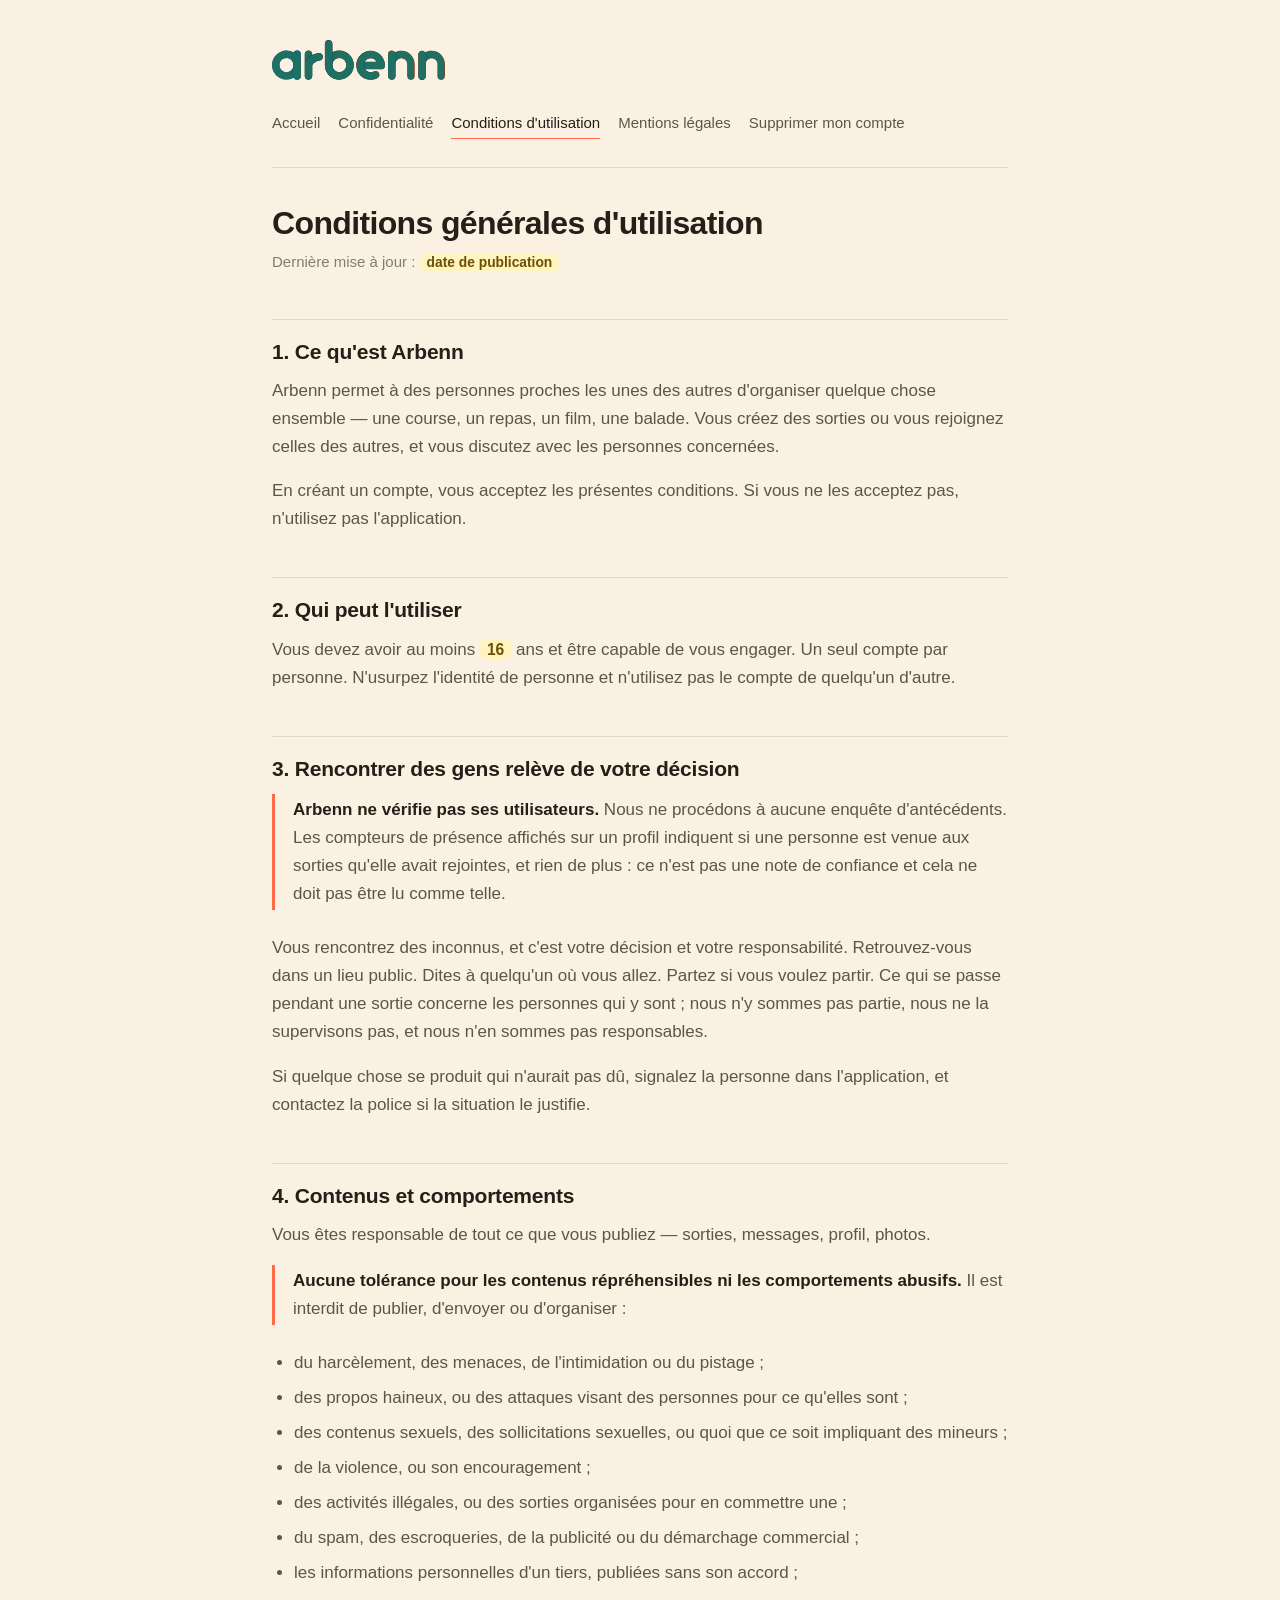
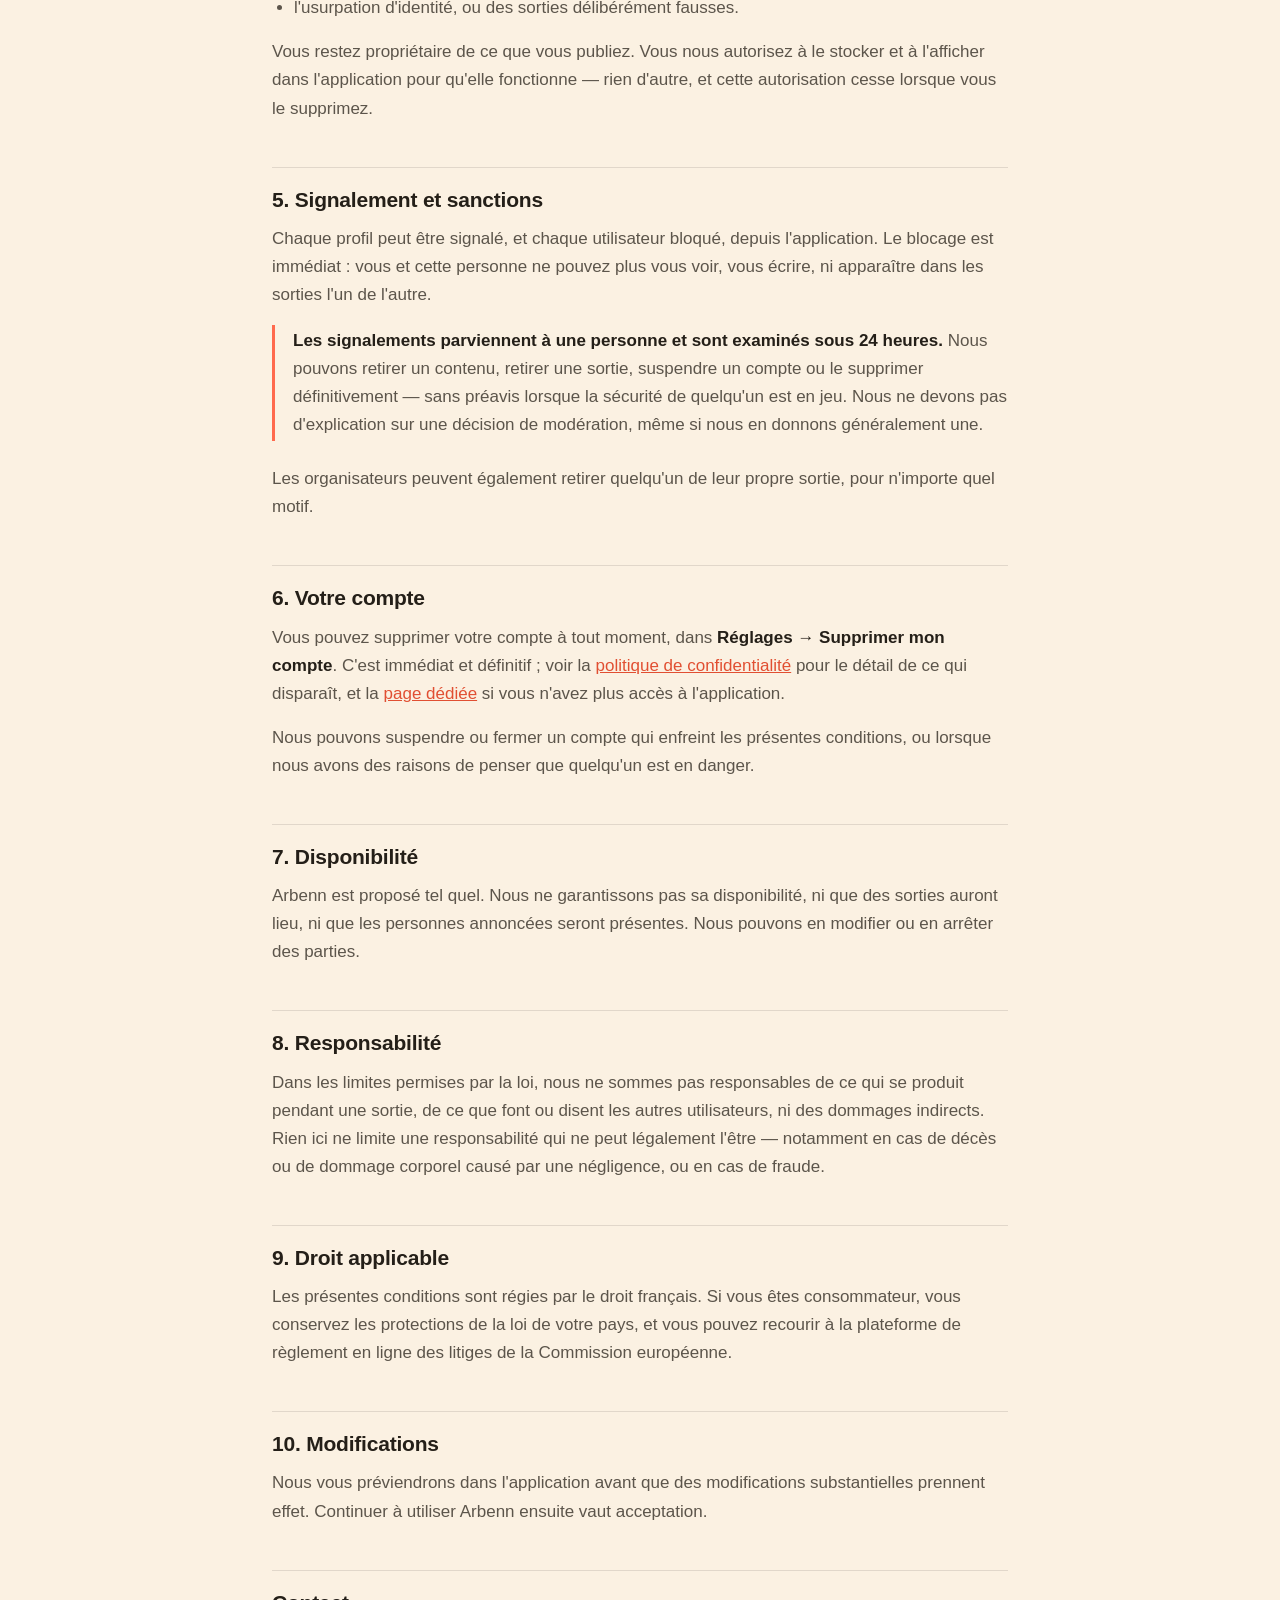
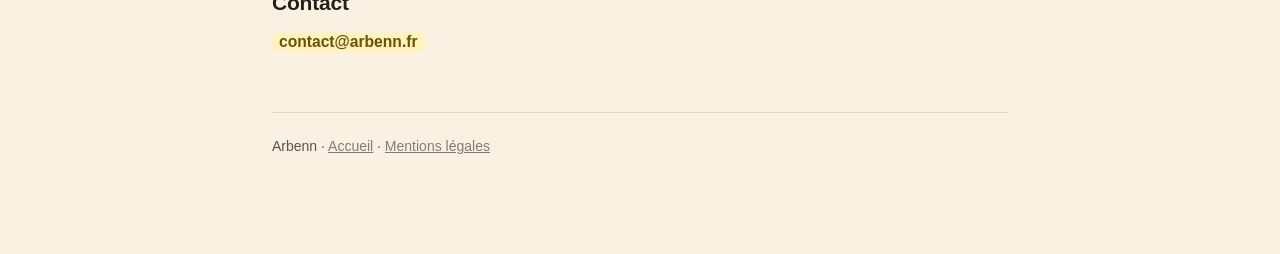
==== conditions.html @ cff2d0e8 "Arbenn's public legal pages Privacy policy, terms of use, mentions légales and the account-deletion " ====
<!doctype html>
<html lang="fr">
<head>
<meta charset="utf-8">
<meta name="viewport" content="width=device-width, initial-scale=1">
<title>Conditions générales d'utilisation — Arbenn</title>
<meta name="description" content="Les règles d'utilisation d'Arbenn : qui peut s'inscrire, ce qui est interdit, et comment les signalements sont traités.">
<link rel="stylesheet" href="assets/style.css">
</head>
<body>
<div class="wrap">

<header class="site">
  <a class="wordmark" href="./"><img src="assets/arbenn-logo.svg" alt="Arbenn" width="1915" height="442"></a>
  <nav class="site">
    <a href="./">Accueil</a>
    <a href="confidentialite.html">Confidentialité</a>
    <a href="conditions.html" aria-current="page">Conditions d'utilisation</a>
    <a href="mentions-legales.html">Mentions légales</a>
    <a href="suppression-compte.html">Supprimer mon compte</a>
  </nav>
</header>

<h1>Conditions générales d'utilisation</h1>
<p class="updated">Dernière mise à jour : <span class="todo">date de publication</span></p>

<h2>1. Ce qu'est Arbenn</h2>
<p>
  Arbenn permet à des personnes proches les unes des autres d'organiser quelque
  chose ensemble — une course, un repas, un film, une balade. Vous créez des
  sorties ou vous rejoignez celles des autres, et vous discutez avec les
  personnes concernées.
</p>
<p>
  En créant un compte, vous acceptez les présentes conditions. Si vous ne les
  acceptez pas, n'utilisez pas l'application.
</p>

<h2>2. Qui peut l'utiliser</h2>
<p>
  Vous devez avoir au moins <span class="todo">16</span> ans et être capable de
  vous engager. Un seul compte par personne. N'usurpez l'identité de personne et
  n'utilisez pas le compte de quelqu'un d'autre.
</p>

<h2>3. Rencontrer des gens relève de votre décision</h2>
<div class="callout">
  <p>
    <strong>Arbenn ne vérifie pas ses utilisateurs.</strong> Nous ne procédons à
    aucune enquête d'antécédents. Les compteurs de présence affichés sur un profil
    indiquent si une personne est venue aux sorties qu'elle avait rejointes, et
    rien de plus : ce n'est pas une note de confiance et cela ne doit pas être lu
    comme telle.
  </p>
</div>
<p>
  Vous rencontrez des inconnus, et c'est votre décision et votre responsabilité.
  Retrouvez-vous dans un lieu public. Dites à quelqu'un où vous allez. Partez si
  vous voulez partir. Ce qui se passe pendant une sortie concerne les personnes
  qui y sont ; nous n'y sommes pas partie, nous ne la supervisons pas, et nous
  n'en sommes pas responsables.
</p>
<p>
  Si quelque chose se produit qui n'aurait pas dû, signalez la personne dans
  l'application, et contactez la police si la situation le justifie.
</p>

<h2>4. Contenus et comportements</h2>
<p>
  Vous êtes responsable de tout ce que vous publiez — sorties, messages, profil,
  photos.
</p>
<div class="callout">
  <p>
    <strong>Aucune tolérance pour les contenus répréhensibles ni les
    comportements abusifs.</strong> Il est interdit de publier, d'envoyer ou
    d'organiser :
  </p>
</div>
<ul>
  <li>du harcèlement, des menaces, de l'intimidation ou du pistage ;</li>
  <li>des propos haineux, ou des attaques visant des personnes pour ce qu'elles sont ;</li>
  <li>des contenus sexuels, des sollicitations sexuelles, ou quoi que ce soit impliquant des mineurs ;</li>
  <li>de la violence, ou son encouragement ;</li>
  <li>des activités illégales, ou des sorties organisées pour en commettre une ;</li>
  <li>du spam, des escroqueries, de la publicité ou du démarchage commercial ;</li>
  <li>les informations personnelles d'un tiers, publiées sans son accord ;</li>
  <li>l'usurpation d'identité, ou des sorties délibérément fausses.</li>
</ul>
<p>
  Vous restez propriétaire de ce que vous publiez. Vous nous autorisez à le
  stocker et à l'afficher dans l'application pour qu'elle fonctionne — rien
  d'autre, et cette autorisation cesse lorsque vous le supprimez.
</p>

<h2>5. Signalement et sanctions</h2>
<p>
  Chaque profil peut être signalé, et chaque utilisateur bloqué, depuis
  l'application. Le blocage est immédiat : vous et cette personne ne pouvez plus
  vous voir, vous écrire, ni apparaître dans les sorties l'un de l'autre.
</p>
<div class="callout">
  <p>
    <strong>Les signalements parviennent à une personne et sont examinés sous
    24 heures.</strong> Nous pouvons retirer un contenu, retirer une sortie,
    suspendre un compte ou le supprimer définitivement — sans préavis lorsque la
    sécurité de quelqu'un est en jeu. Nous ne devons pas d'explication sur une
    décision de modération, même si nous en donnons généralement une.
  </p>
</div>
<p>
  Les organisateurs peuvent également retirer quelqu'un de leur propre sortie,
  pour n'importe quel motif.
</p>

<h2>6. Votre compte</h2>
<p>
  Vous pouvez supprimer votre compte à tout moment, dans
  <strong>Réglages → Supprimer mon compte</strong>. C'est immédiat et définitif ;
  voir la <a href="confidentialite.html">politique de confidentialité</a> pour le
  détail de ce qui disparaît, et la <a href="suppression-compte.html">page dédiée</a>
  si vous n'avez plus accès à l'application.
</p>
<p>
  Nous pouvons suspendre ou fermer un compte qui enfreint les présentes
  conditions, ou lorsque nous avons des raisons de penser que quelqu'un est en
  danger.
</p>

<h2>7. Disponibilité</h2>
<p>
  Arbenn est proposé tel quel. Nous ne garantissons pas sa disponibilité, ni que
  des sorties auront lieu, ni que les personnes annoncées seront présentes. Nous
  pouvons en modifier ou en arrêter des parties.
</p>

<h2>8. Responsabilité</h2>
<p>
  Dans les limites permises par la loi, nous ne sommes pas responsables de ce qui
  se produit pendant une sortie, de ce que font ou disent les autres
  utilisateurs, ni des dommages indirects. Rien ici ne limite une responsabilité
  qui ne peut légalement l'être — notamment en cas de décès ou de dommage
  corporel causé par une négligence, ou en cas de fraude.
</p>

<h2>9. Droit applicable</h2>
<p>
  Les présentes conditions sont régies par le droit français. Si vous êtes
  consommateur, vous conservez les protections de la loi de votre pays, et vous
  pouvez recourir à la plateforme de règlement en ligne des litiges de la
  Commission européenne.
</p>

<h2>10. Modifications</h2>
<p>
  Nous vous préviendrons dans l'application avant que des modifications
  substantielles prennent effet. Continuer à utiliser Arbenn ensuite vaut
  acceptation.
</p>

<h2>Contact</h2>
<p><span class="todo">contact@arbenn.fr</span></p>

<footer class="site">
  <p>Arbenn · <a href="./">Accueil</a> · <a href="mentions-legales.html">Mentions légales</a></p>
</footer>

</div>
</body>
</html>
---- assets/style.css ----
/* Arbenn — feuille de style du site légal.
 *
 * Une seule feuille pour les cinq pages. Aucune ressource externe : pas de
 * police distante, pas de CDN, pas de script. Une page de mentions légales qui
 * appelle un serveur tiers pour s'afficher se contredit elle-même, et un
 * réviseur de l'App Store ouvre ces pages depuis des réseaux imprévisibles.
 *
 * Les couleurs reprennent celles de l'application (lib/themes/arbenn_colors.dart)
 * pour que le passage de l'app au site ne donne pas l'impression de changer de
 * maison.
 */

:root {
  --cream: #fbf1e2;
  --surface: #ffffff;
  --ink: #241f18;
  --ink-secondary: #5c554b;
  --ink-muted: #837c72;
  --coral: #ff6a4d;
  --rust: #e14f32;
  --border: rgba(36, 31, 24, 0.12);
  --todo-bg: #fff3bf;
  --todo-ink: #6b5200;
}

@media (prefers-color-scheme: dark) {
  :root {
    --cream: #17140f;
    --surface: #211d17;
    --ink: #f5ede0;
    --ink-secondary: #bdb4a6;
    --ink-muted: #948c80;
    --coral: #ff8067;
    --rust: #ff8067;
    --border: rgba(245, 237, 224, 0.14);
    --todo-bg: #4a3c00;
    --todo-ink: #ffe89a;
  }
}

* { box-sizing: border-box; }

html { -webkit-text-size-adjust: 100%; }

body {
  margin: 0;
  padding: 0 20px 80px;
  background: var(--cream);
  color: var(--ink);
  font-family: -apple-system, BlinkMacSystemFont, "Segoe UI", Roboto,
    "Helvetica Neue", Arial, sans-serif;
  font-size: 17px;
  line-height: 1.65;
  -webkit-font-smoothing: antialiased;
}

.wrap {
  max-width: 46rem;
  margin: 0 auto;
}

/* --- En-tête ------------------------------------------------------------- */

header.site {
  padding: 40px 0 28px;
  border-bottom: 1px solid var(--border);
  margin-bottom: 36px;
}

.wordmark {
  display: inline-block;
  line-height: 0;
}

.wordmark img {
  height: 40px;
  width: auto;
  max-width: 100%;
  display: block;
}

/* Le logotype est encré en teal et en quasi-noir : sur fond sombre, les
   lettres disparaissent. On le rend alors monochrome clair plutôt que de
   poser une pastille claire derrière — la couleur de marque se perd, la
   lisibilité non, et c'est le compromis habituel pour un logotype sur fond
   sombre. */
@media (prefers-color-scheme: dark) {
  .wordmark img { filter: brightness(0) invert(1); opacity: 0.92; }
}

.tagline {
  margin: 6px 0 0;
  color: var(--ink-muted);
  font-size: 15px;
}

nav.site {
  margin-top: 22px;
  display: flex;
  flex-wrap: wrap;
  gap: 8px 18px;
  font-size: 15px;
}

nav.site a {
  color: var(--ink-secondary);
  text-decoration: none;
  border-bottom: 1px solid transparent;
  padding-bottom: 2px;
}

nav.site a:hover { color: var(--ink); border-bottom-color: var(--coral); }
nav.site a[aria-current="page"] { color: var(--ink); border-bottom-color: var(--coral); }

/* --- Texte --------------------------------------------------------------- */

h1 {
  font-size: 32px;
  line-height: 1.2;
  letter-spacing: -0.02em;
  margin: 0 0 8px;
}

h2 {
  font-size: 21px;
  line-height: 1.3;
  letter-spacing: -0.01em;
  margin: 44px 0 12px;
  padding-top: 18px;
  border-top: 1px solid var(--border);
}

h3 {
  font-size: 17px;
  margin: 28px 0 6px;
}

p, li { color: var(--ink-secondary); }
p { margin: 0 0 16px; }

strong { color: var(--ink); font-weight: 600; }

a { color: var(--rust); }
a:hover { color: var(--coral); }

ul, ol { padding-left: 22px; margin: 0 0 16px; }
li { margin-bottom: 7px; }

.updated {
  color: var(--ink-muted);
  font-size: 15px;
  margin-bottom: 34px;
}

/* --- Blocs --------------------------------------------------------------- */

.card {
  background: var(--surface);
  border: 1px solid var(--border);
  border-radius: 14px;
  padding: 20px 22px;
  margin: 0 0 18px;
}

.card h3 { margin-top: 0; }
.card p:last-child, .card ul:last-child { margin-bottom: 0; }

.callout {
  border-left: 3px solid var(--coral);
  padding: 2px 0 2px 18px;
  margin: 0 0 24px;
}

.callout p:last-child { margin-bottom: 0; }

/* Marqueur des valeurs à remplir avant publication. Volontairement criard :
   une adresse de contact laissée en gabarit sur une page publiée est une
   mention légale fausse, pas une coquille. */
/* Volontairement sans `white-space: nowrap` : les gabarits longs — la ligne
   « si société », l'adresse postale — dépassaient la largeur de l'écran sur
   mobile et faisaient défiler la page entière horizontalement. */
.todo {
  background: var(--todo-bg);
  color: var(--todo-ink);
  padding: 1px 7px;
  border-radius: 5px;
  font-size: 0.92em;
  font-weight: 600;
  overflow-wrap: anywhere;
}

/* --- Tableaux ------------------------------------------------------------ */

.table-scroll { overflow-x: auto; margin: 0 0 20px; }

table {
  border-collapse: collapse;
  width: 100%;
  min-width: 32rem;
  font-size: 15px;
}

th, td {
  text-align: left;
  padding: 10px 14px;
  border-bottom: 1px solid var(--border);
  vertical-align: top;
}

th { color: var(--ink); font-weight: 600; }
td { color: var(--ink-secondary); }

/* --- Sommaire de l'accueil ----------------------------------------------- */

.index-links {
  list-style: none;
  padding: 0;
  margin: 0;
  display: grid;
  gap: 12px;
}

.index-links a {
  display: block;
  background: var(--surface);
  border: 1px solid var(--border);
  border-radius: 14px;
  padding: 18px 20px;
  text-decoration: none;
  color: inherit;
}

.index-links a:hover { border-color: var(--coral); }

.index-links .name {
  display: block;
  font-weight: 600;
  font-size: 17px;
  color: var(--ink);
  margin-bottom: 3px;
}

.index-links .what {
  display: block;
  font-size: 15px;
  color: var(--ink-muted);
}

/* --- Pied de page -------------------------------------------------------- */

footer.site {
  margin-top: 56px;
  padding-top: 22px;
  border-top: 1px solid var(--border);
  color: var(--ink-muted);
  font-size: 14px;
}

footer.site a { color: var(--ink-muted); }

@media (max-width: 480px) {
  body { font-size: 16px; }
  h1 { font-size: 27px; }
  h2 { font-size: 19px; }
}
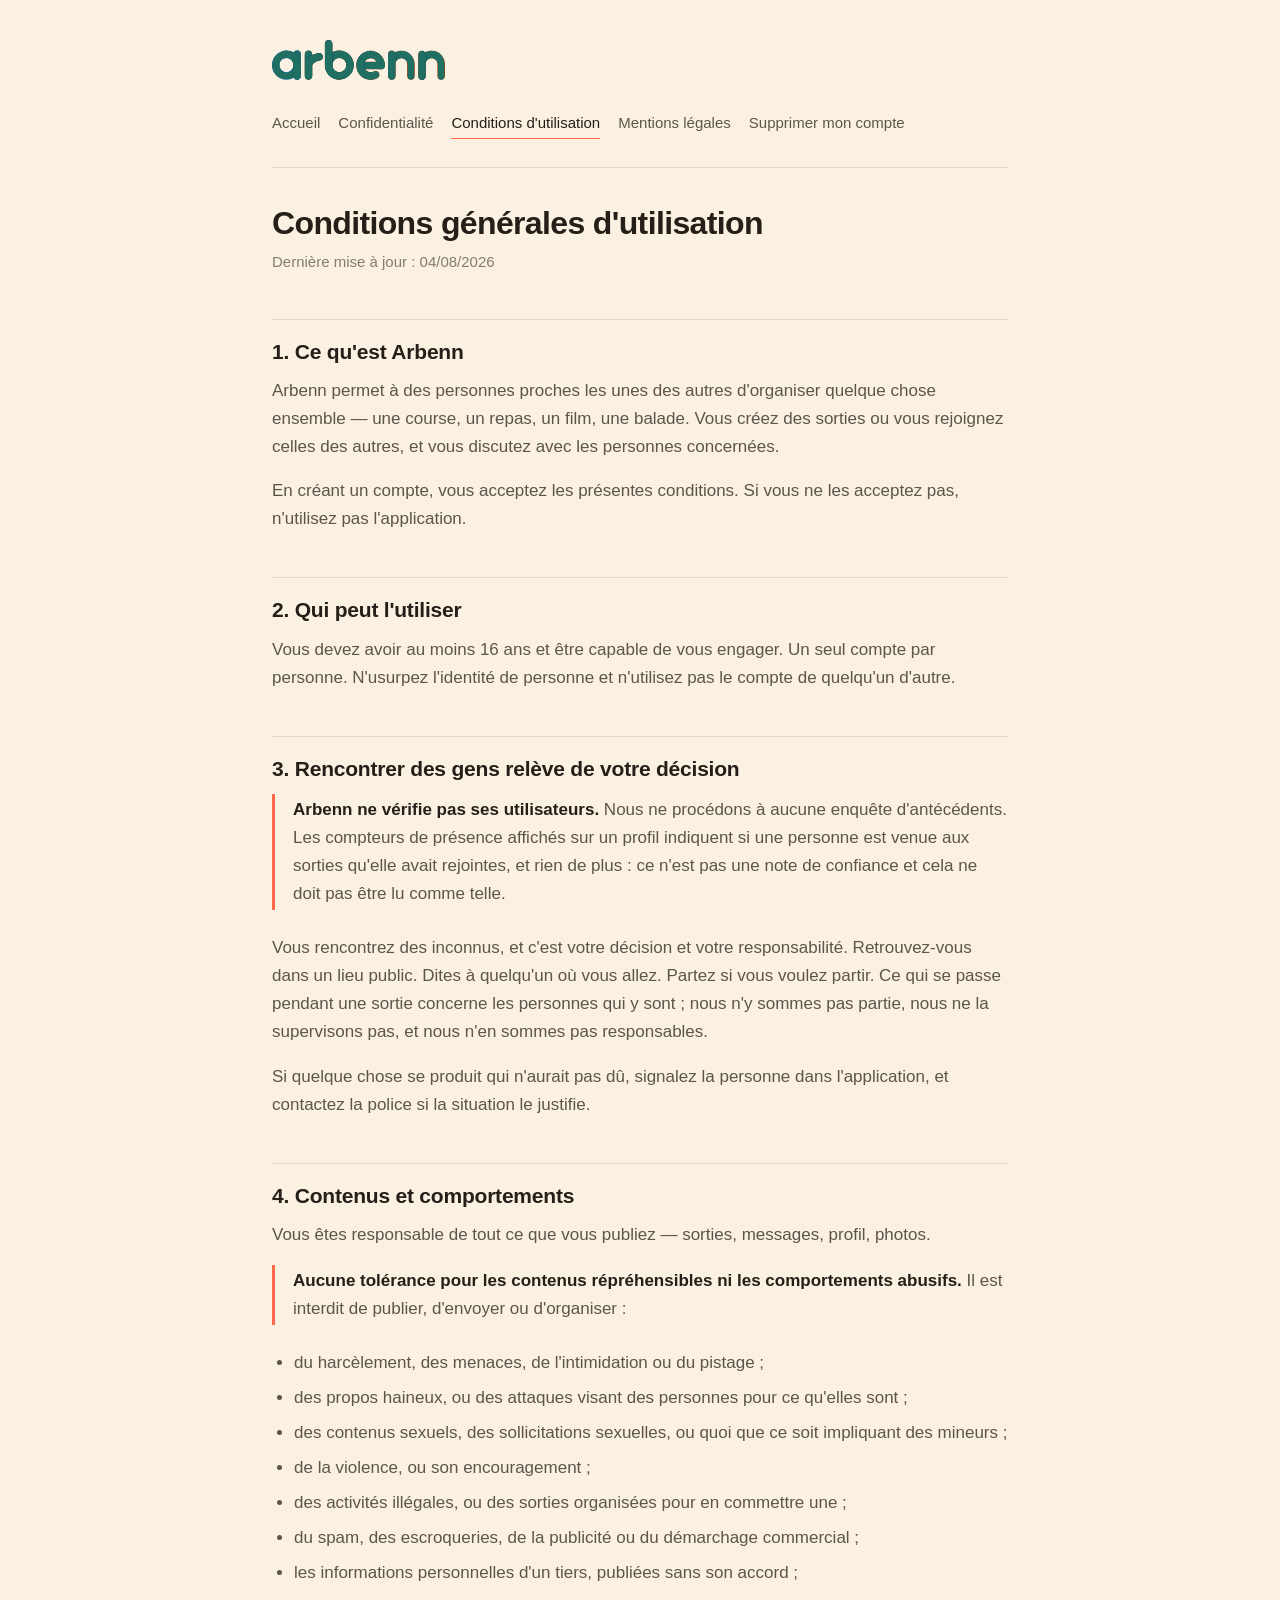
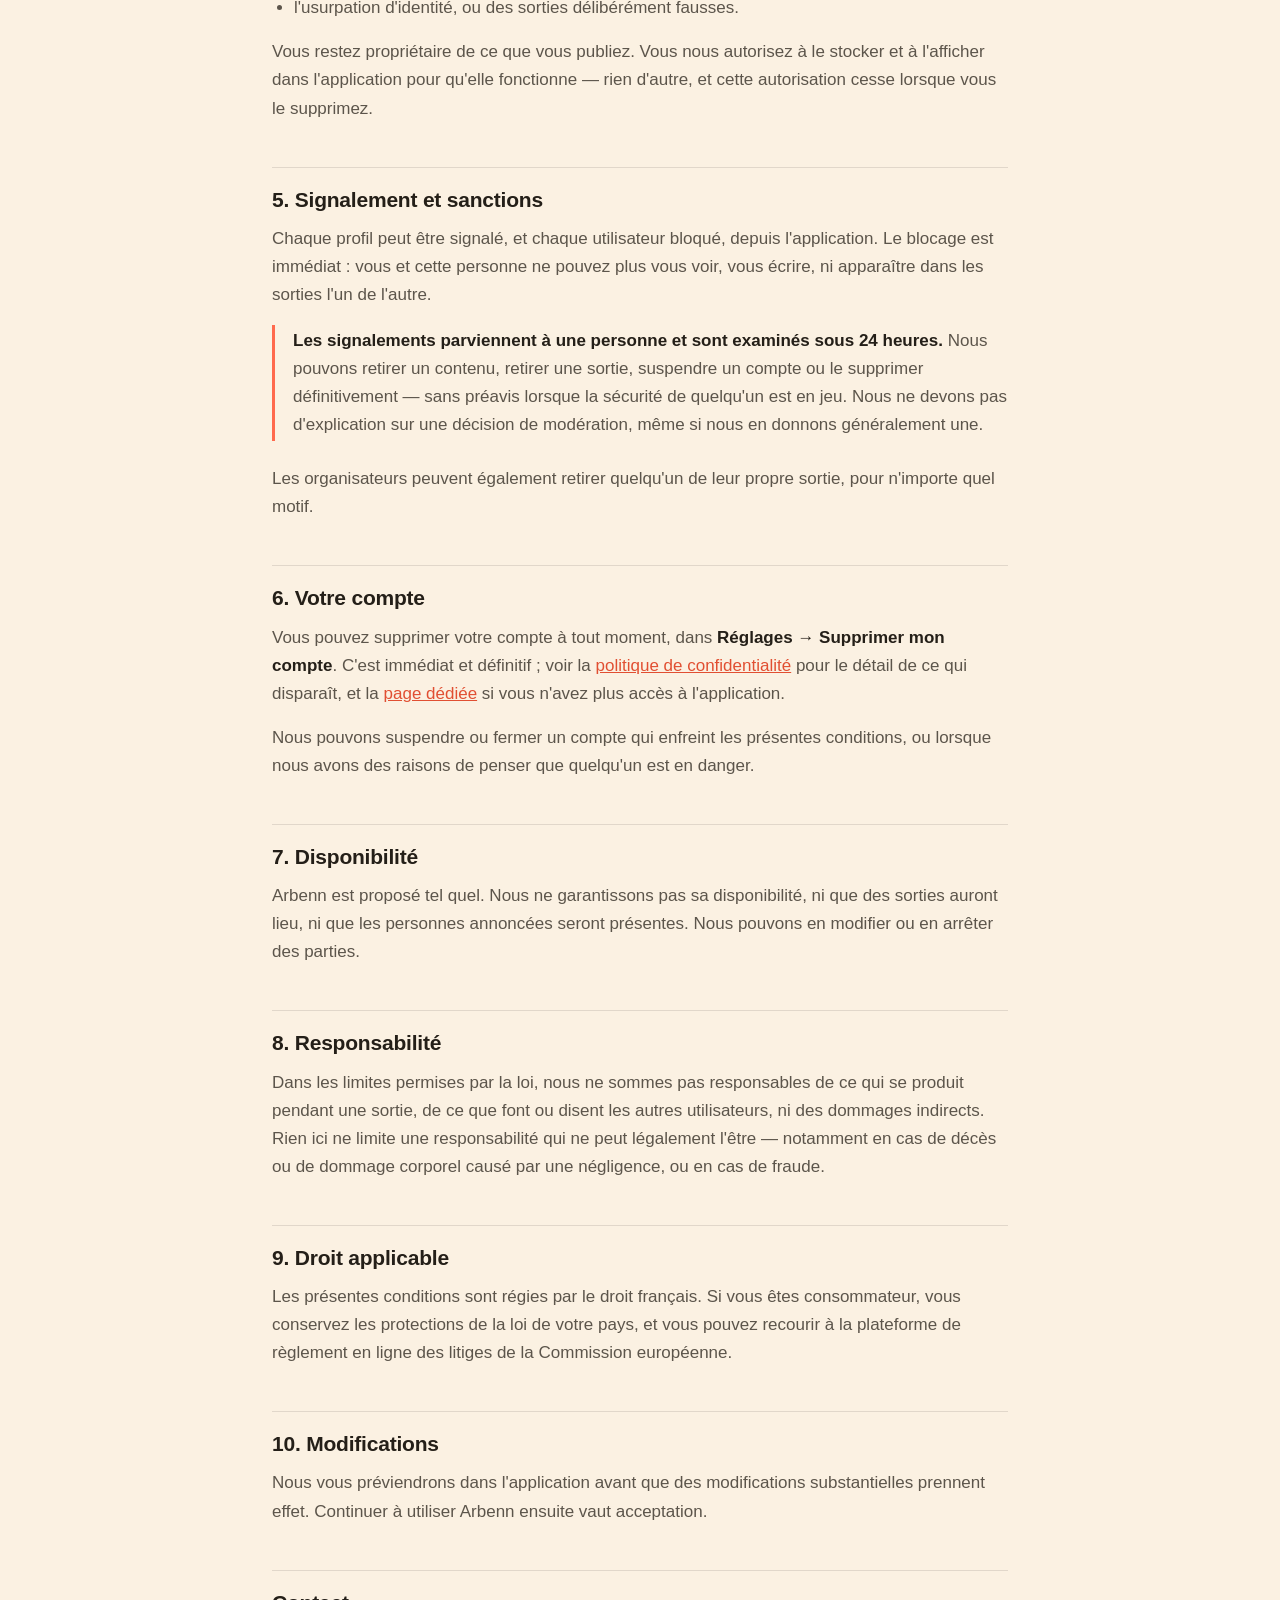
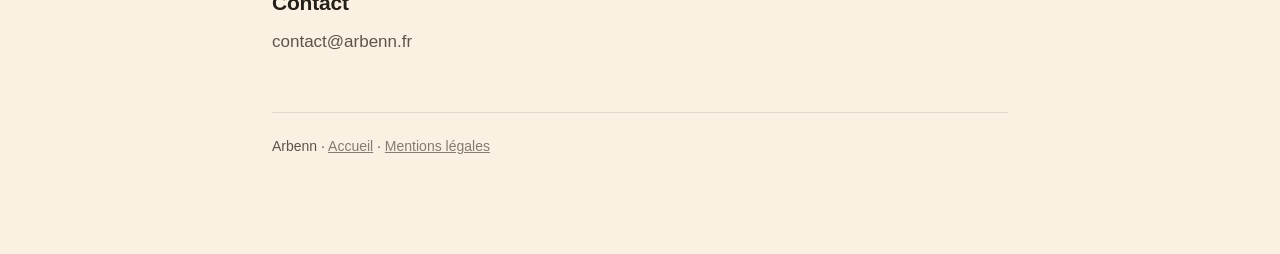
==== commit f2c508da: "Serve the legal pages from legal.arbenn.fr The apex is the address most likely to be re-pointed at s" ====
--- a/conditions.html
+++ b/conditions.html
@@ -22,7 +22,7 @@
 </header>
 
 <h1>Conditions générales d'utilisation</h1>
-<p class="updated">Dernière mise à jour : <span class="todo">date de publication</span></p>
+<p class="updated">Dernière mise à jour : 04/08/2026</p>
 
 <h2>1. Ce qu'est Arbenn</h2>
 <p>
@@ -38,7 +38,7 @@
 
 <h2>2. Qui peut l'utiliser</h2>
 <p>
-  Vous devez avoir au moins <span class="todo">16</span> ans et être capable de
+  Vous devez avoir au moins 16 ans et être capable de
   vous engager. Un seul compte par personne. N'usurpez l'identité de personne et
   n'utilisez pas le compte de quelqu'un d'autre.
 </p>
@@ -159,7 +159,7 @@
 </p>
 
 <h2>Contact</h2>
-<p><span class="todo">contact@arbenn.fr</span></p>
+<p>contact@arbenn.fr</p>
 
 <footer class="site">
   <p>Arbenn · <a href="./">Accueil</a> · <a href="mentions-legales.html">Mentions légales</a></p>
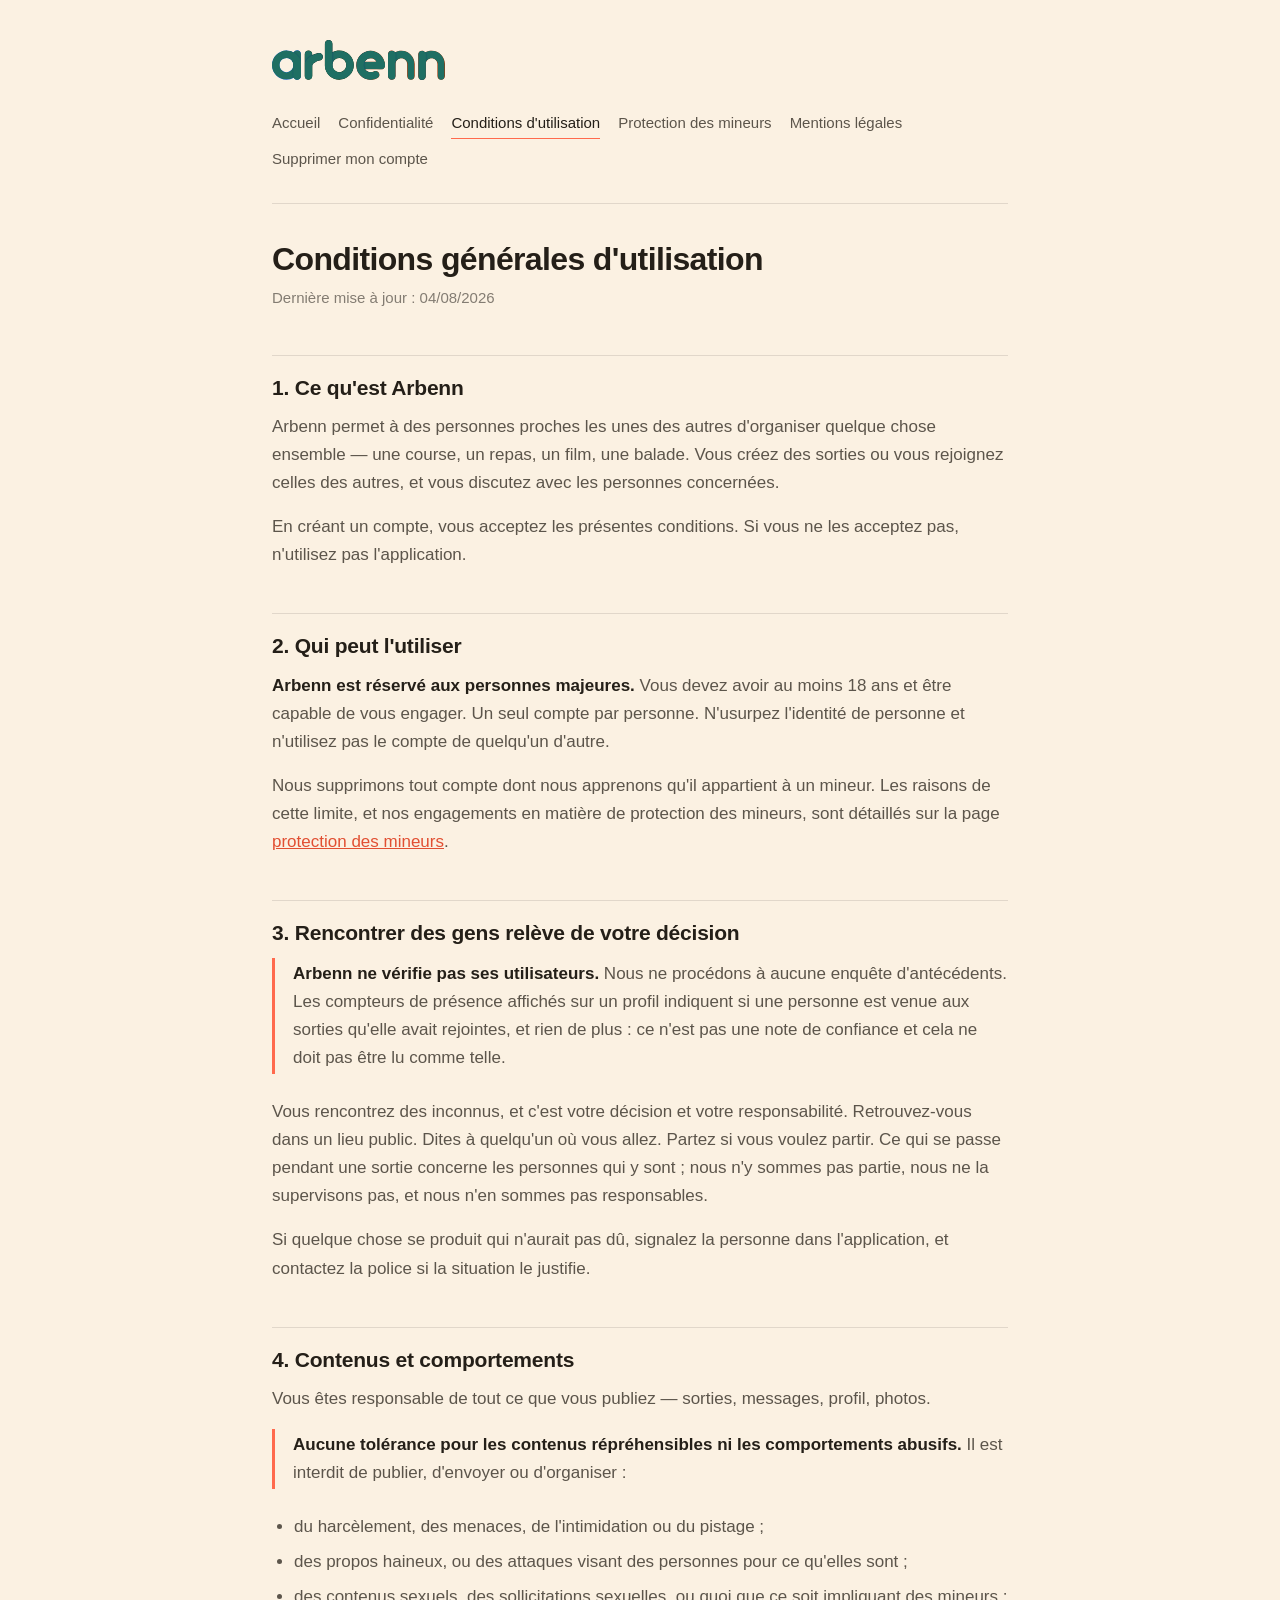
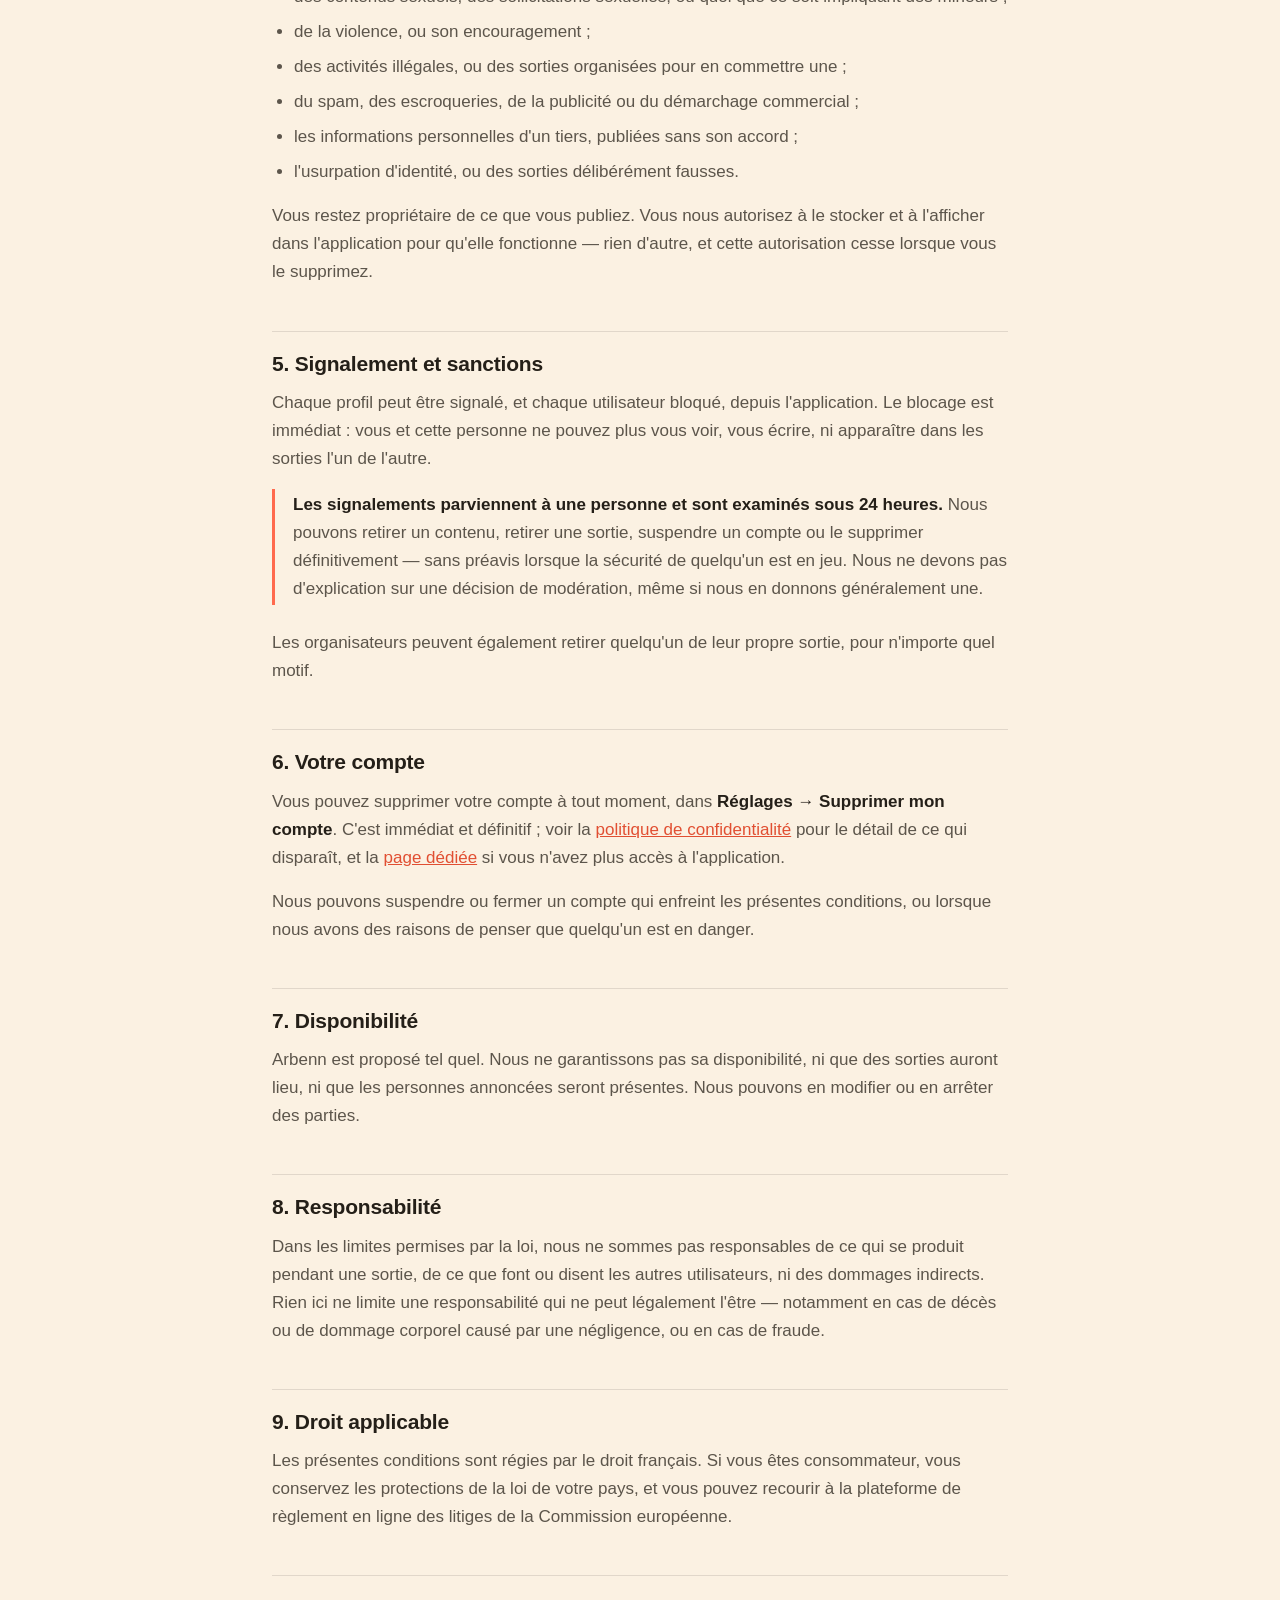
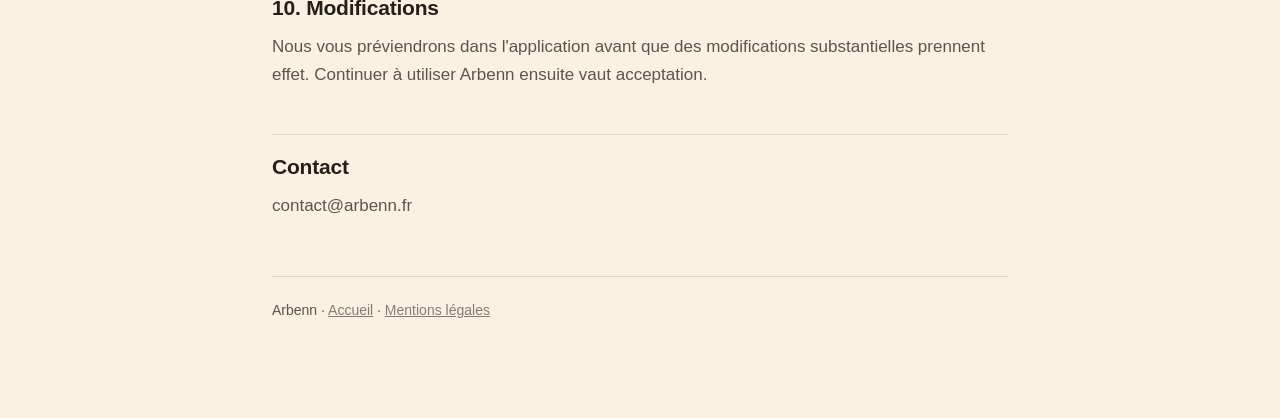
==== commit 7b4e5de7: "Raise the minimum age to 18, and publish why The two existing pages already disagreed with each othe" ====
--- a/conditions.html
+++ b/conditions.html
@@ -16,6 +16,7 @@
     <a href="./">Accueil</a>
     <a href="confidentialite.html">Confidentialité</a>
     <a href="conditions.html" aria-current="page">Conditions d'utilisation</a>
+    <a href="protection-des-mineurs.html">Protection des mineurs</a>
     <a href="mentions-legales.html">Mentions légales</a>
     <a href="suppression-compte.html">Supprimer mon compte</a>
   </nav>
@@ -38,9 +39,16 @@
 
 <h2>2. Qui peut l'utiliser</h2>
 <p>
-  Vous devez avoir au moins 16 ans et être capable de
-  vous engager. Un seul compte par personne. N'usurpez l'identité de personne et
-  n'utilisez pas le compte de quelqu'un d'autre.
+  <strong>Arbenn est réservé aux personnes majeures.</strong> Vous devez avoir
+  au moins 18 ans et être capable de vous engager. Un seul compte par personne.
+  N'usurpez l'identité de personne et n'utilisez pas le compte de quelqu'un
+  d'autre.
+</p>
+<p>
+  Nous supprimons tout compte dont nous apprenons qu'il appartient à un mineur.
+  Les raisons de cette limite, et nos engagements en matière de protection des
+  mineurs, sont détaillés sur la page
+  <a href="protection-des-mineurs.html">protection des mineurs</a>.
 </p>
 
 <h2>3. Rencontrer des gens relève de votre décision</h2>
